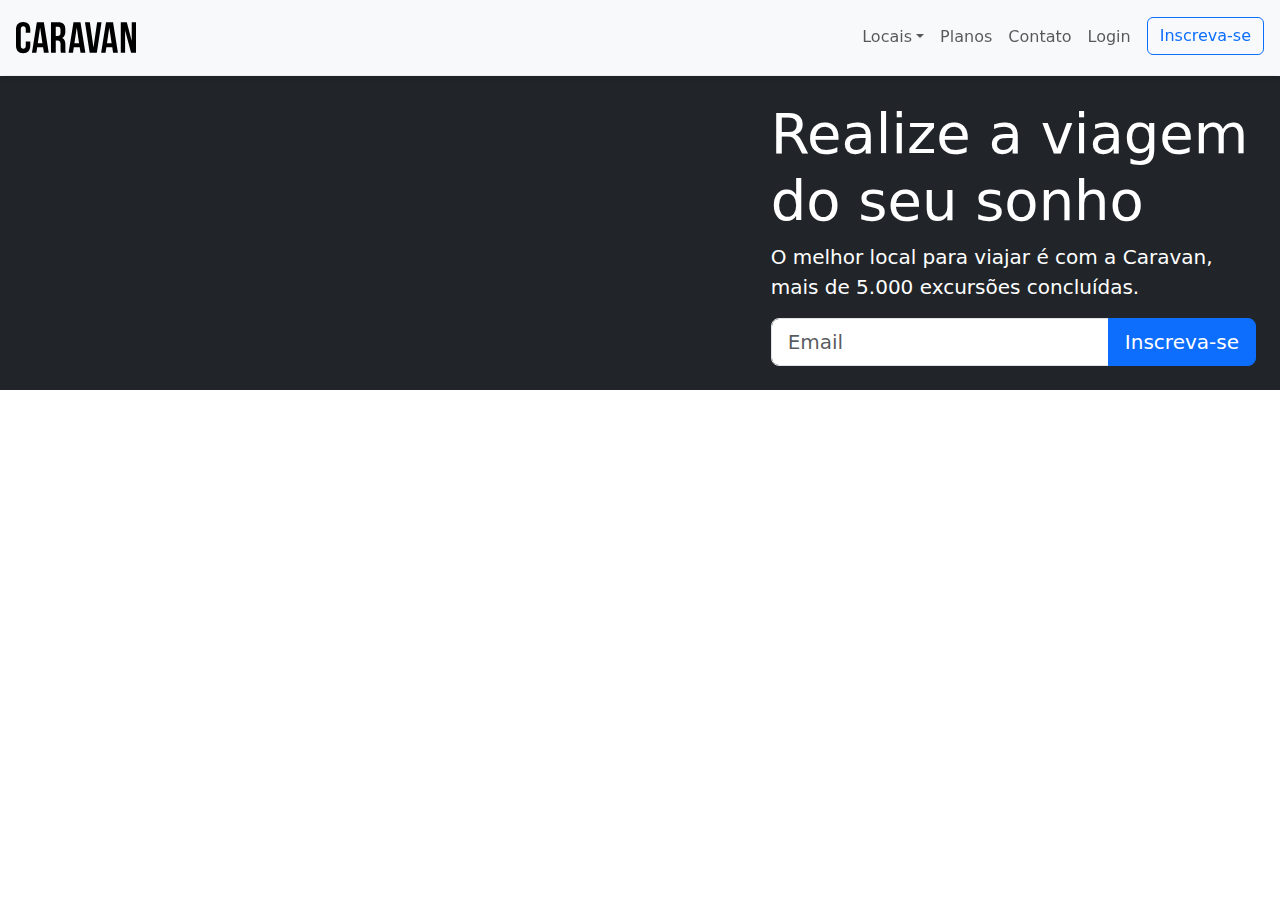
==== index.html @ 9d1fe19c "feat: section inscreva-se" ====
<!doctype html>
<html lang="pt-BR">
  <head>
    <meta charset="utf-8">
    <meta name="viewport" content="width=device-width, initial-scale=1">
    <title>Caravan</title>
    <link href="https://cdn.jsdelivr.net/npm/bootstrap@5.3.3/dist/css/bootstrap.min.css" rel="stylesheet" integrity="sha384-QWTKZyjpPEjISv5WaRU9OFeRpok6YctnYmDr5pNlyT2bRjXh0JMhjY6hW+ALEwIH" crossorigin="anonymous">
    <link rel="stylesheet" href="./css/style.css">
  </head>
  <body>
    <nav class="navbar navbar-light navbar-expand-md bg-light fixed-top box-shadow p-3">
        <a href="" class="navbar-brand">
            <img src="img/caravan.svg" alt="Caravan">
        </a>
        <button class="navbar-toggler" type="button" data-bs-toggle="collapse" data-bs-target="#navbarSupportedContent" aria-controls="navbarSupportedContent" aria-expanded="false" aria-label="Toggle navigation">
            <span class="navbar-toggler-icon"></span>
        </button>

        <div class="collapse navbar-collapse" id="navbarSupportedContent">
            <ul class="navbar-nav ms-auto">
                <li class="nav-item dropdown">
                    <a href="#" class="nav-link dropdown-toggle" role="button" data-bs-toggle="dropdown" aria-expanded="false">Locais</a>
                    <ul class="dropdown-menu">
                        <li><a class="dropdown-item" href="local.html">California</a></li>
                        <li><a class="dropdown-item" href="local.html">Paris</a></li>
                        <li><a class="dropdown-item" href="local.html">Dublin</a></li>
                        </ul>
                </li>
                <li class="nav-item">
                    <a href="planos.html" class="nav-link">Planos</a>
                </li>
                <li class="nav-item">
                    <a href="contato.html" class="nav-link">Contato</a>
                </li>
                <li class="nav-item">
                    <a href="#" class="nav-link">Login</a>
                </li>
                <li class="nav-item">
                    <a href="inscrição" class="btn btn-outline-primary ms-md-2">Inscreva-se</a>
                </li>
            </ul>
        </div>
    </nav>

    <section class="container-fluid text-white">
        <div class="row bg-dark">
            <div class="col-7">

            </div>
            <div class="col-lg-5 p-4">
                <h1 class="display-4">Realize a viagem do seu sonho</h1>
                <p class="lead">O melhor local para viajar é com a Caravan, mais de 5.000 excursões concluídas.</p>
                <form action="">
                    <div class="input-group input-group-lg">
                        <input type="text" class="form-control" placeholder="Email" aria-label="Email" aria-describedby="button-addon2">
                        <button class="btn btn-primary" type="button" id="button-addon2">Inscreva-se</button>
                      </div>
                </form>
            </div>
        </div>
    </section>

    <script src="https://cdn.jsdelivr.net/npm/bootstrap@5.3.3/dist/js/bootstrap.bundle.min.js" integrity="sha384-YvpcrYf0tY3lHB60NNkmXc5s9fDVZLESaAA55NDzOxhy9GkcIdslK1eN7N6jIeHz" crossorigin="anonymous"></script>
  </body>
</html>
---- css/style.css ----
body {
    padding-top: 76px;
}
.box-shadow {
    box-shadow: 0 2px 4px 0 rgba(0,0,0,.05),
                0 2px 8px 0 rgba(0,0,0,.05);
}
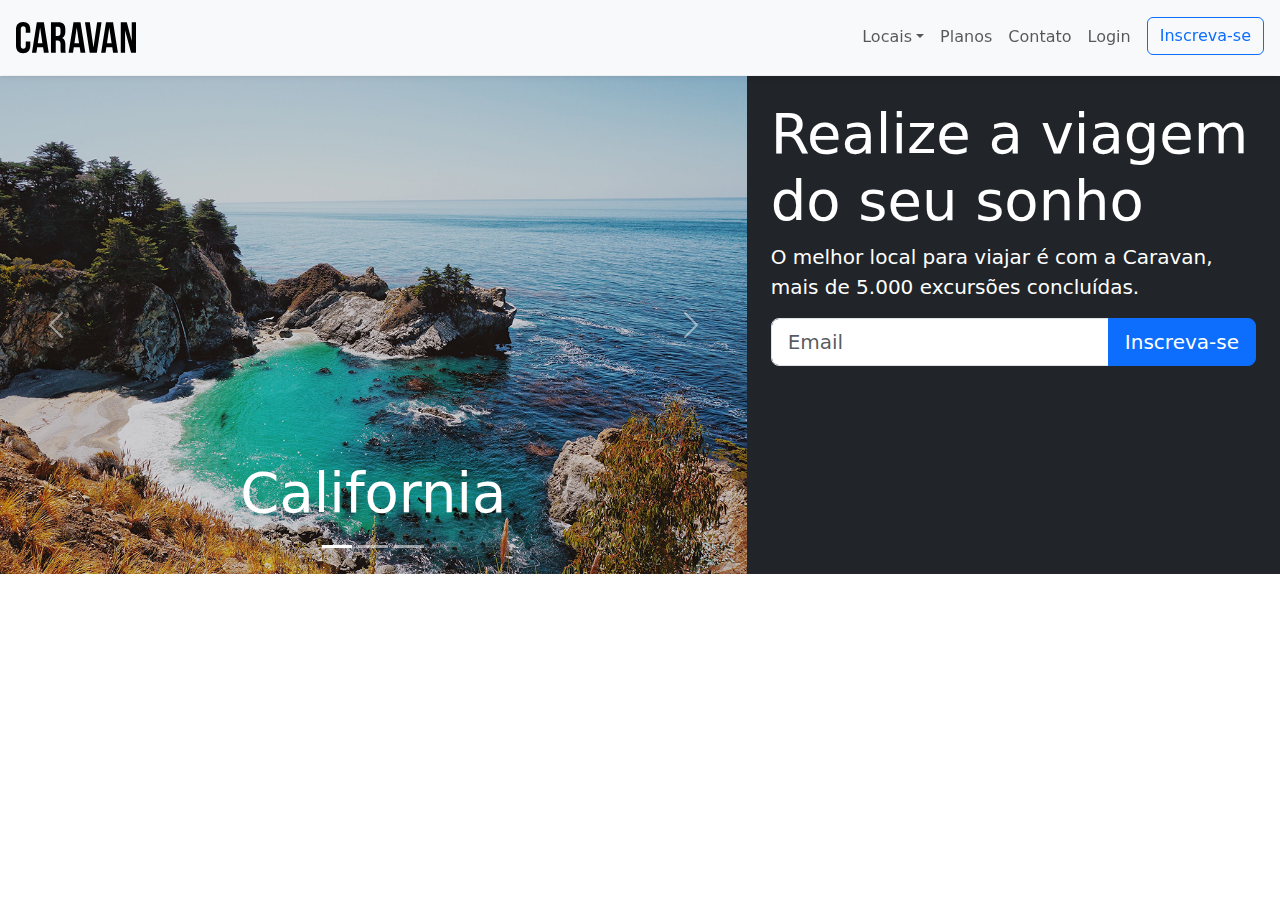
==== commit fccbf05f: "feat: carousel" ====
--- a/index.html
+++ b/index.html
@@ -44,8 +44,42 @@
 
     <section class="container-fluid text-white">
         <div class="row bg-dark">
-            <div class="col-7">
-
+            <div class="col-lg-7 p-0">
+                <div id="carouselCidades" class="carousel slide">
+                    <div class="carousel-indicators">
+                      <button type="button" data-bs-target="#carouselCidades" data-bs-slide-to="0" class="active" aria-current="true" aria-label="Slide 1"></button>
+                      <button type="button" data-bs-target="#carouselCidades" data-bs-slide-to="1" aria-label="Slide 2"></button>
+                      <button type="button" data-bs-target="#carouselCidades" data-bs-slide-to="2" aria-label="Slide 3"></button>
+                    </div>
+                    <div class="carousel-inner">
+                      <div class="carousel-item active">
+                        <img src="img/california.jpg" class="d-block w-100" alt="California">
+                        <div class="carousel-caption">
+                          <h5 class="display-4">California</h5>
+                        </div>
+                      </div>
+                      <div class="carousel-item">
+                        <img src="img/paris.jpg" class="d-block w-100" alt="Paris">
+                        <div class="carousel-caption">
+                          <h5 class="display-4">Paris</h5>
+                        </div>
+                      </div>
+                      <div class="carousel-item">
+                        <img src="img/dublin.jpg" class="d-block w-100" alt="Dublin">
+                        <div class="carousel-caption">
+                          <h5 class="display-4">Dublin</h5>
+                        </div>
+                      </div>
+                    </div>
+                    <button class="carousel-control-prev" type="button" data-bs-target="#carouselCidades" data-bs-slide="prev">
+                      <span class="carousel-control-prev-icon" aria-hidden="true"></span>
+                      <span class="visually-hidden">Previous</span>
+                    </button>
+                    <button class="carousel-control-next" type="button" data-bs-target="#carouselCidades" data-bs-slide="next">
+                      <span class="carousel-control-next-icon" aria-hidden="true"></span>
+                      <span class="visually-hidden">Next</span>
+                    </button>
+                  </div>
             </div>
             <div class="col-lg-5 p-4">
                 <h1 class="display-4">Realize a viagem do seu sonho</h1>
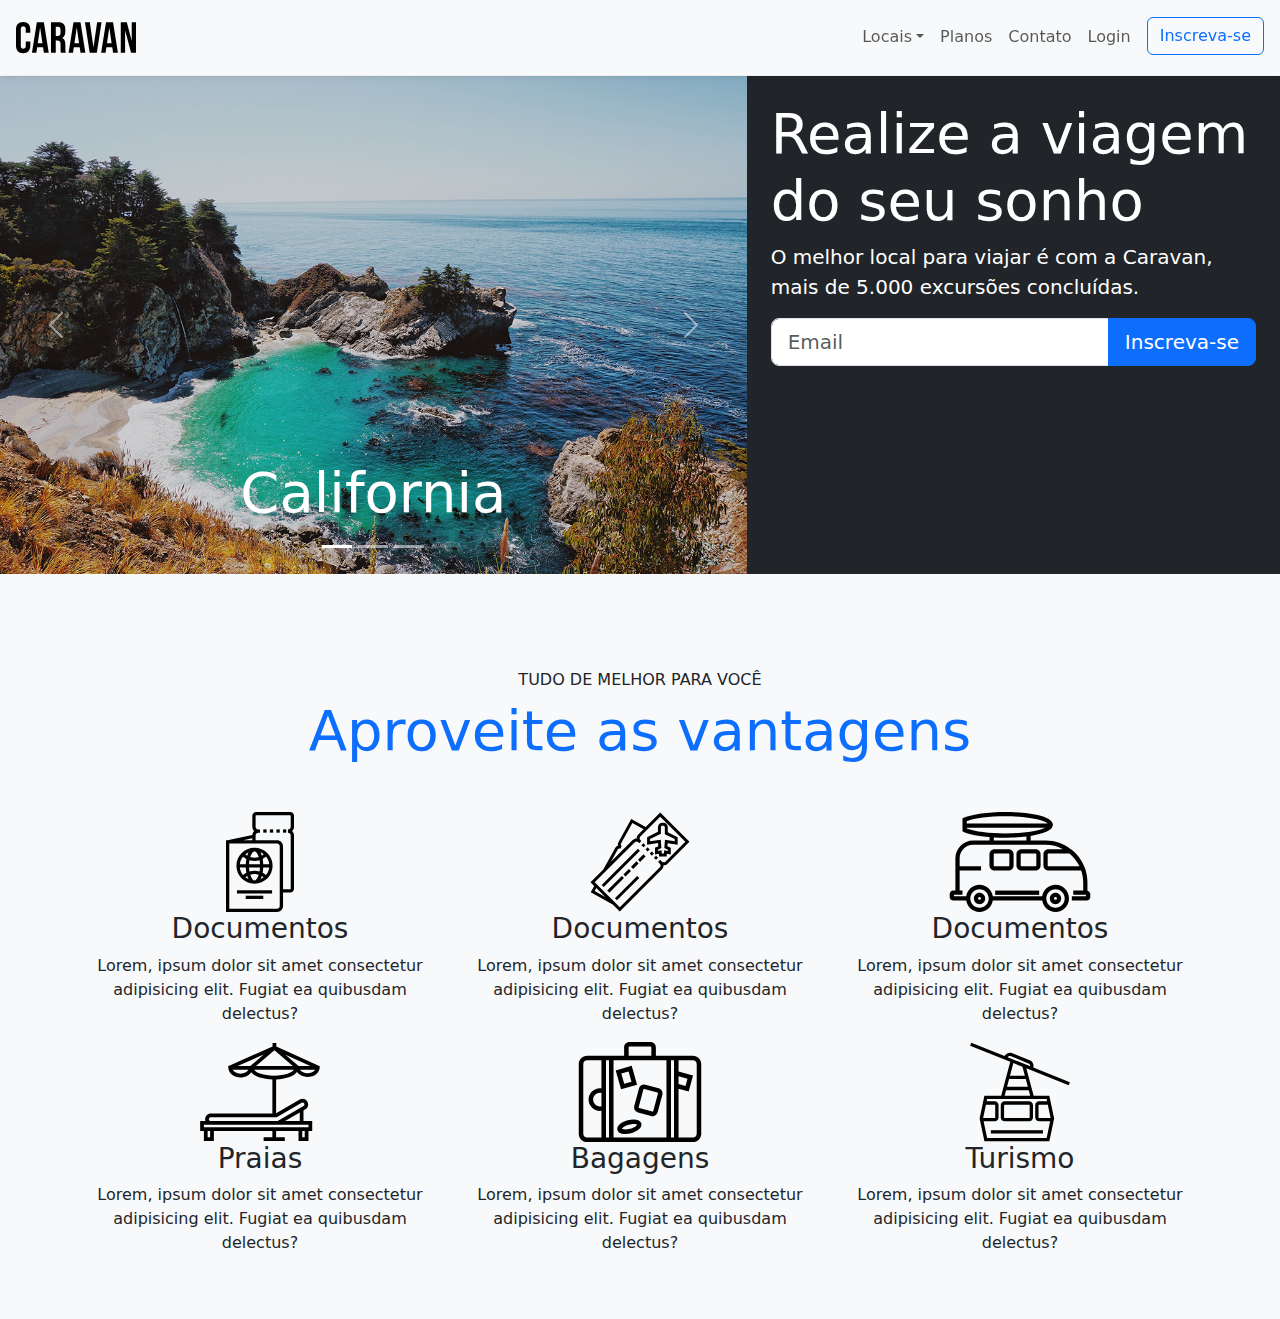
==== commit 3a1dd740: "feat: section vantagens" ====
--- a/index.html
+++ b/index.html
@@ -94,6 +94,60 @@
         </div>
     </section>
 
+    <section class="py-5 bg-light text-center">
+        <div class="container">
+            <div class="my-5">
+                <span class="h6 d-block">TUDO DE MELHOR PARA VOCÊ</span>
+                <h2 class="display-4 text-primary">Aproveite as vantagens</h2>
+            </div>
+
+            <div class="row">
+                <div class="col-xl-4 col-md-6">
+                    <div style="height: 100px;" class="d-flex justify-content-center">
+                        <img src="img/icones/passaporte.svg" alt="Passaporte">
+                    </div>
+                    <h3>Documentos</h3>
+                    <p>Lorem, ipsum dolor sit amet consectetur adipisicing elit. Fugiat ea quibusdam delectus?</p>
+                </div>
+                <div class="col-xl-4 col-md-6">
+                    <div style="height: 100px;" class="d-flex justify-content-center">
+                        <img src="img/icones/passagens.svg" alt="Passagens">
+                    </div>
+                    <h3>Documentos</h3>
+                    <p>Lorem, ipsum dolor sit amet consectetur adipisicing elit. Fugiat ea quibusdam delectus?</p>
+                </div>
+                <div class="col-xl-4 col-md-6">
+                    <div style="height: 100px;" class="d-flex justify-content-center">
+                        <img src="img/icones/translado.svg" alt="Translado">
+                    </div>
+                    <h3>Documentos</h3>
+                    <p>Lorem, ipsum dolor sit amet consectetur adipisicing elit. Fugiat ea quibusdam delectus?</p>
+                </div>
+                <div class="col-xl-4 col-md-6">
+                    <div style="height: 100px;" class="d-flex justify-content-center">
+                        <img src="img/icones/praias.svg" alt="Praias">
+                    </div>
+                    <h3>Praias</h3>
+                    <p>Lorem, ipsum dolor sit amet consectetur adipisicing elit. Fugiat ea quibusdam delectus?</p>
+                </div>
+                <div class="col-xl-4 col-md-6">
+                    <div style="height: 100px;" class="d-flex justify-content-center">
+                        <img src="img/icones/bagagens.svg" alt="Bagagens">
+                    </div>
+                    <h3>Bagagens</h3>
+                    <p>Lorem, ipsum dolor sit amet consectetur adipisicing elit. Fugiat ea quibusdam delectus?</p>
+                </div>
+                <div class="col-xl-4 col-md-6">
+                    <div style="height: 100px;" class="d-flex justify-content-center">
+                        <img src="img/icones/turismo.svg" alt="Turismo">
+                    </div>
+                    <h3>Turismo</h3>
+                    <p>Lorem, ipsum dolor sit amet consectetur adipisicing elit. Fugiat ea quibusdam delectus?</p>
+                </div>
+            </div>
+        </div>
+    </section>
+
     <script src="https://cdn.jsdelivr.net/npm/bootstrap@5.3.3/dist/js/bootstrap.bundle.min.js" integrity="sha384-YvpcrYf0tY3lHB60NNkmXc5s9fDVZLESaAA55NDzOxhy9GkcIdslK1eN7N6jIeHz" crossorigin="anonymous"></script>
   </body>
 </html>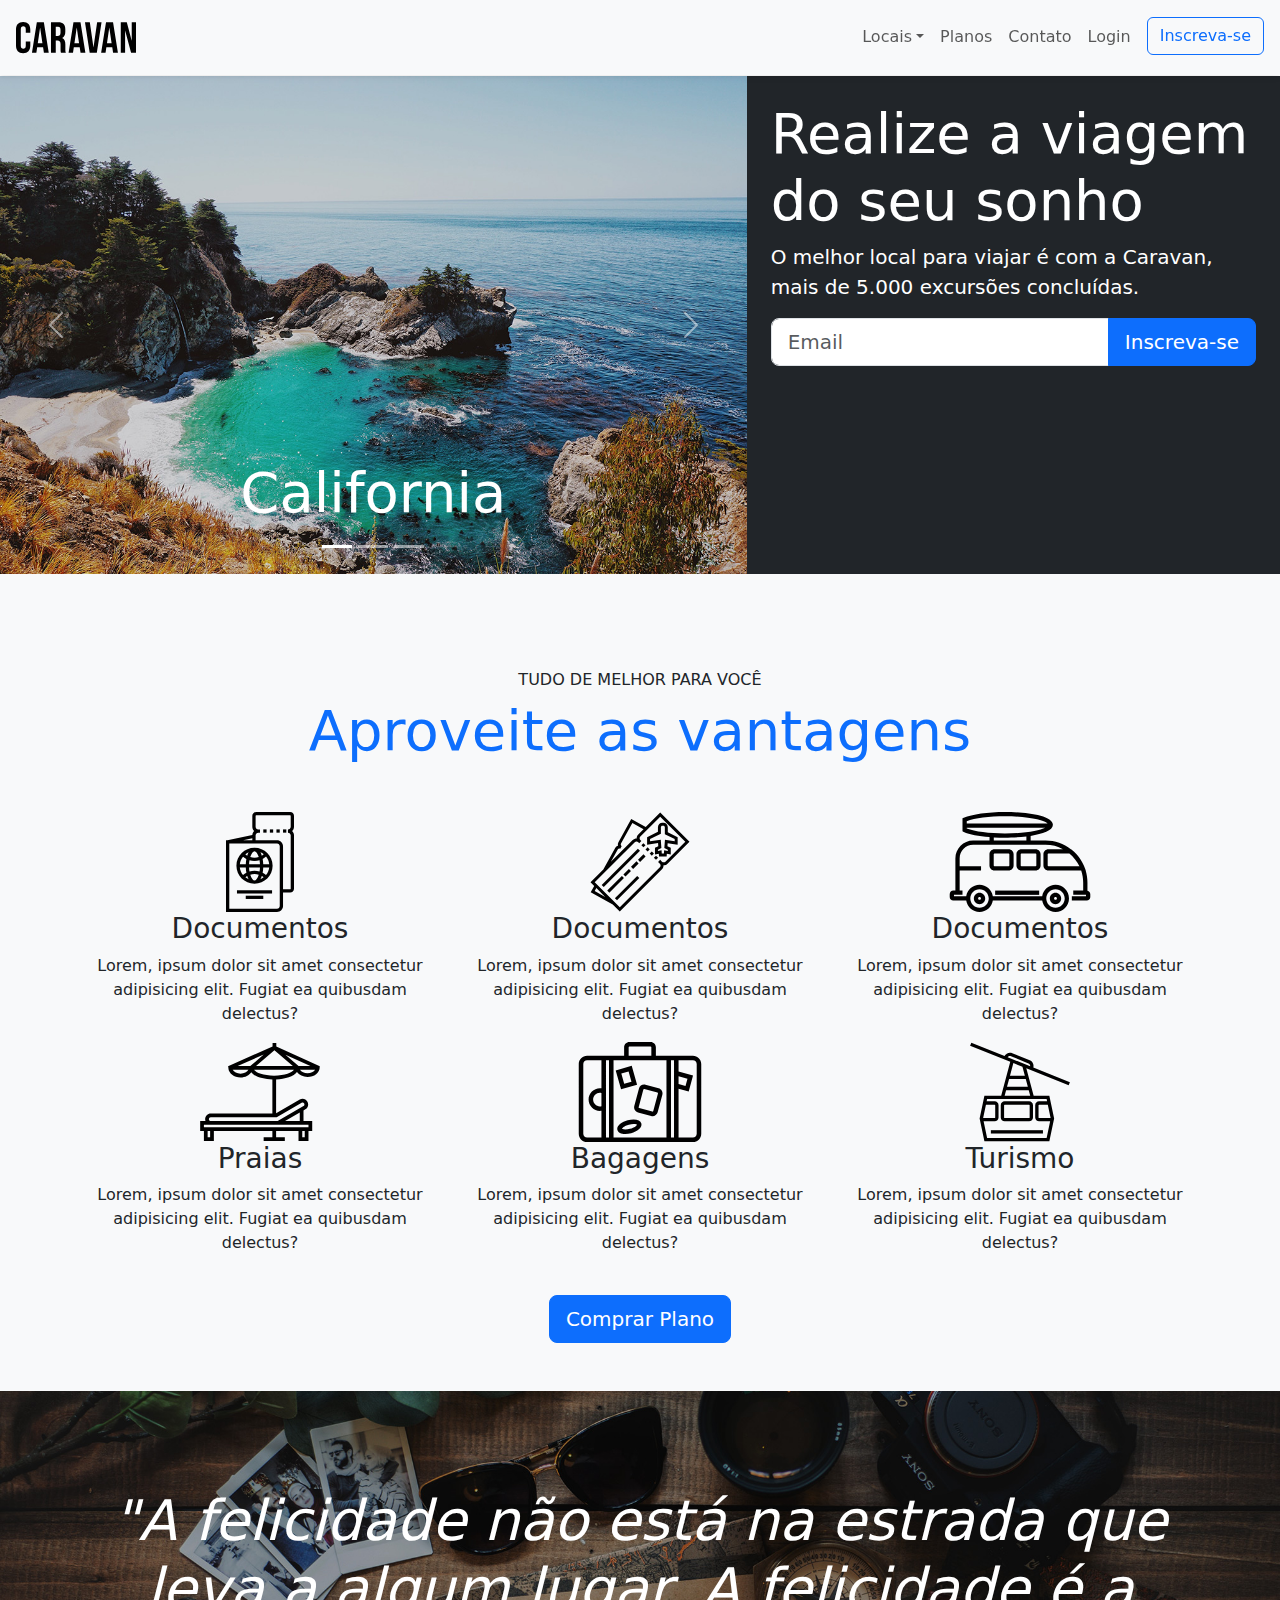
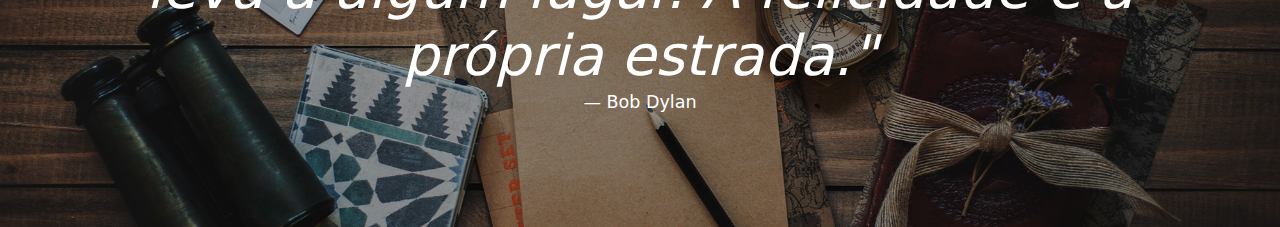
==== commit 64b27f06: "feat: quote e responsividade" ====
--- a/index.html
+++ b/index.html
@@ -145,7 +145,16 @@
                     <p>Lorem, ipsum dolor sit amet consectetur adipisicing elit. Fugiat ea quibusdam delectus?</p>
                 </div>
             </div>
+
+            <a href="planos.html" class="btn btn-primary btn-lg mt-4">Comprar Plano</a>
         </div>
+    </section>
+
+    <section id="home-quote" class="p-md-5">
+        <blockquote class="blockquote text-center text-white p-md-5 p-3">
+            <p class="display-4"><em>"A felicidade não está na estrada que leva a algum lugar. A felicidade é a própria estrada."</em></p>
+            <footer class="blockquote-footer text-white">Bob Dylan</footer>
+        </blockquote>
     </section>
 
     <script src="https://cdn.jsdelivr.net/npm/bootstrap@5.3.3/dist/js/bootstrap.bundle.min.js" integrity="sha384-YvpcrYf0tY3lHB60NNkmXc5s9fDVZLESaAA55NDzOxhy9GkcIdslK1eN7N6jIeHz" crossorigin="anonymous"></script>
--- a/css/style.css
+++ b/css/style.css
@@ -4,4 +4,22 @@
 .box-shadow {
     box-shadow: 0 2px 4px 0 rgba(0,0,0,.05),
                 0 2px 8px 0 rgba(0,0,0,.05);
+}
+
+#home-quote{
+    background: url(../img/bg-quote.jpg) center center;
+    background-size: cover;
+}
+
+@media (max-width: 767px) {
+    #home-quote .display-4{
+        font-size: 2.5rem;
+    }
+
+    body {
+        padding: 0px;
+    }
+    .fixed-top {
+        position: relative;
+    }
 }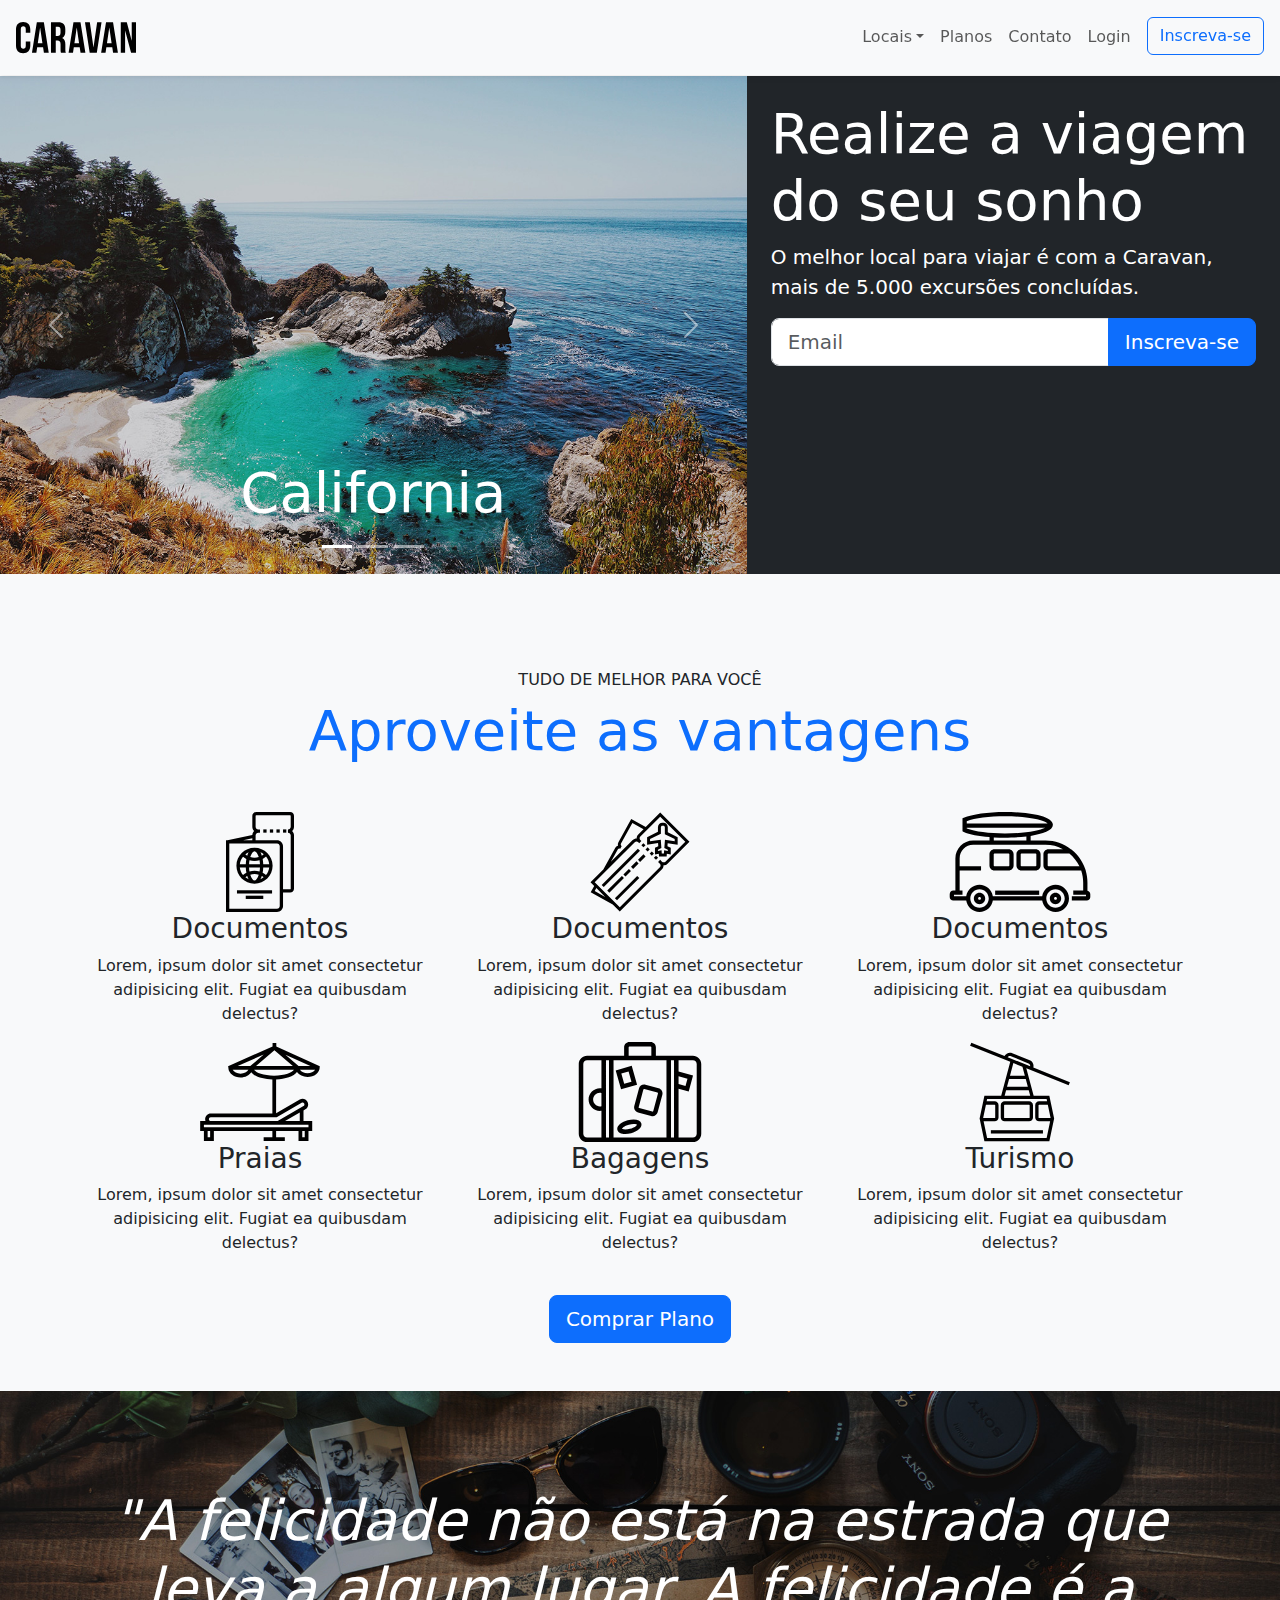
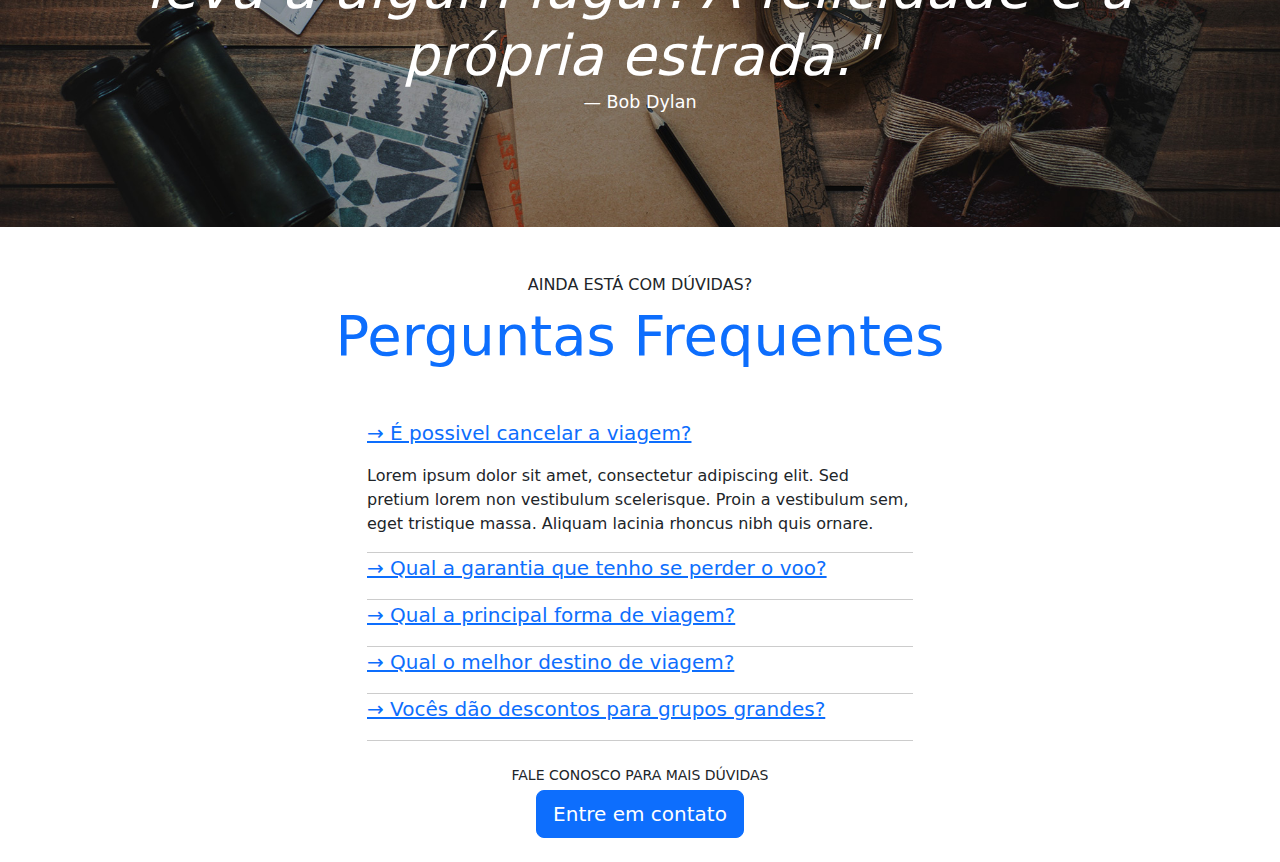
==== commit 7c3dc38a: "feat: section FAQ" ====
--- a/index.html
+++ b/index.html
@@ -157,6 +157,71 @@
         </blockquote>
     </section>
 
+    <section class="container">
+        <div class="my-5 text-center">
+            <span class="h6 d-block">AINDA ESTÁ COM DÚVIDAS?</span>
+            <h2 class="display-4 text-primary">Perguntas Frequentes</h2>
+        </div>
+        <div class="row justify-content-center">
+            <div class="col-6" id="perguntasFrequentes" data-children="pergunta">
+                <div class="pergunta">
+                    <p class="d-inline-flex gap-1">
+                        <a class="lead" data-bs-toggle="collapse" href="#pergunta1" role="button" aria-expanded="false" aria-controls="pergunta1">
+                            → É possivel cancelar a viagem?
+                        </a>
+                    </p>
+                    <div class="collapse show" id="pergunta1" data-bs-parent="#perguntasFrequentes">
+                        <p>Lorem ipsum dolor sit amet, consectetur adipiscing elit. Sed pretium lorem non vestibulum scelerisque. Proin a vestibulum sem, eget tristique massa. Aliquam lacinia rhoncus nibh quis ornare.</p>
+                    </div>
+                </div>
+                <div class="pergunta">
+                    <p class="d-inline-flex gap-1">
+                        <a class="lead" data-bs-toggle="collapse" href="#pergunta2" role="button" aria-expanded="false" aria-controls="pergunta2">
+                            → Qual a garantia que tenho se perder o voo?
+                        </a>
+                    </p>
+                    <div class="collapse" id="pergunta2" data-bs-parent="#perguntasFrequentes">
+                        <p>Lorem ipsum dolor sit amet, consectetur adipiscing elit. Sed pretium lorem non vestibulum scelerisque. Proin a vestibulum sem, eget tristique massa. Aliquam lacinia rhoncus nibh quis ornare.</p>
+                    </div>
+                </div>
+                <div class="pergunta">
+                    <p class="d-inline-flex gap-1">
+                        <a class="lead" data-bs-toggle="collapse" href="#pergunta3" role="button" aria-expanded="false" aria-controls="pergunta3">
+                            → Qual a principal forma de viagem?
+                        </a>
+                    </p>
+                    <div class="collapse" id="pergunta3" data-bs-parent="#perguntasFrequentes">
+                        <p>Lorem ipsum dolor sit amet, consectetur adipiscing elit. Sed pretium lorem non vestibulum scelerisque. Proin a vestibulum sem, eget tristique massa. Aliquam lacinia rhoncus nibh quis ornare.</p>
+                    </div>
+                </div>
+                <div class="pergunta">
+                    <p class="d-inline-flex gap-1">
+                        <a class="lead" data-bs-toggle="collapse" href="#pergunta4" role="button" aria-expanded="false" aria-controls="pergunta4">
+                            → Qual o melhor destino de viagem?
+                        </a>
+                    </p>
+                    <div class="collapse" id="pergunta4" data-bs-parent="#perguntasFrequentes">
+                        <p>Lorem ipsum dolor sit amet, consectetur adipiscing elit. Sed pretium lorem non vestibulum scelerisque. Proin a vestibulum sem, eget tristique massa. Aliquam lacinia rhoncus nibh quis ornare.</p>
+                    </div>
+                </div>
+                <div class="pergunta">
+                    <p class="d-inline-flex gap-1">
+                        <a class="lead" data-bs-toggle="collapse" href="#pergunta5" role="button" aria-expanded="false" aria-controls="pergunta5">
+                            → Vocês dão descontos para grupos grandes?
+                        </a>
+                    </p>
+                    <div class="collapse" id="pergunta5" data-bs-parent="#perguntasFrequentes">
+                        <p>Lorem ipsum dolor sit amet, consectetur adipiscing elit. Sed pretium lorem non vestibulum scelerisque. Proin a vestibulum sem, eget tristique massa. Aliquam lacinia rhoncus nibh quis ornare.</p>
+                    </div>
+                </div>
+            </div>
+        </div>
+        <div class="text-center my-4">
+            <p class="small m-1">FALE CONOSCO PARA MAIS DÚVIDAS</p>
+            <a href="contato.html" class="btn btn-primary btn-lg">Entre em contato</a>
+        </div>
+    </section>
+
     <script src="https://cdn.jsdelivr.net/npm/bootstrap@5.3.3/dist/js/bootstrap.bundle.min.js" integrity="sha384-YvpcrYf0tY3lHB60NNkmXc5s9fDVZLESaAA55NDzOxhy9GkcIdslK1eN7N6jIeHz" crossorigin="anonymous"></script>
   </body>
 </html>--- a/css/style.css
+++ b/css/style.css
@@ -9,6 +9,10 @@
 #home-quote{
     background: url(../img/bg-quote.jpg) center center;
     background-size: cover;
+}
+
+.pergunta {
+    border-bottom: 1px solid rgba(0,0,0,.2);
 }
 
 @media (max-width: 767px) {
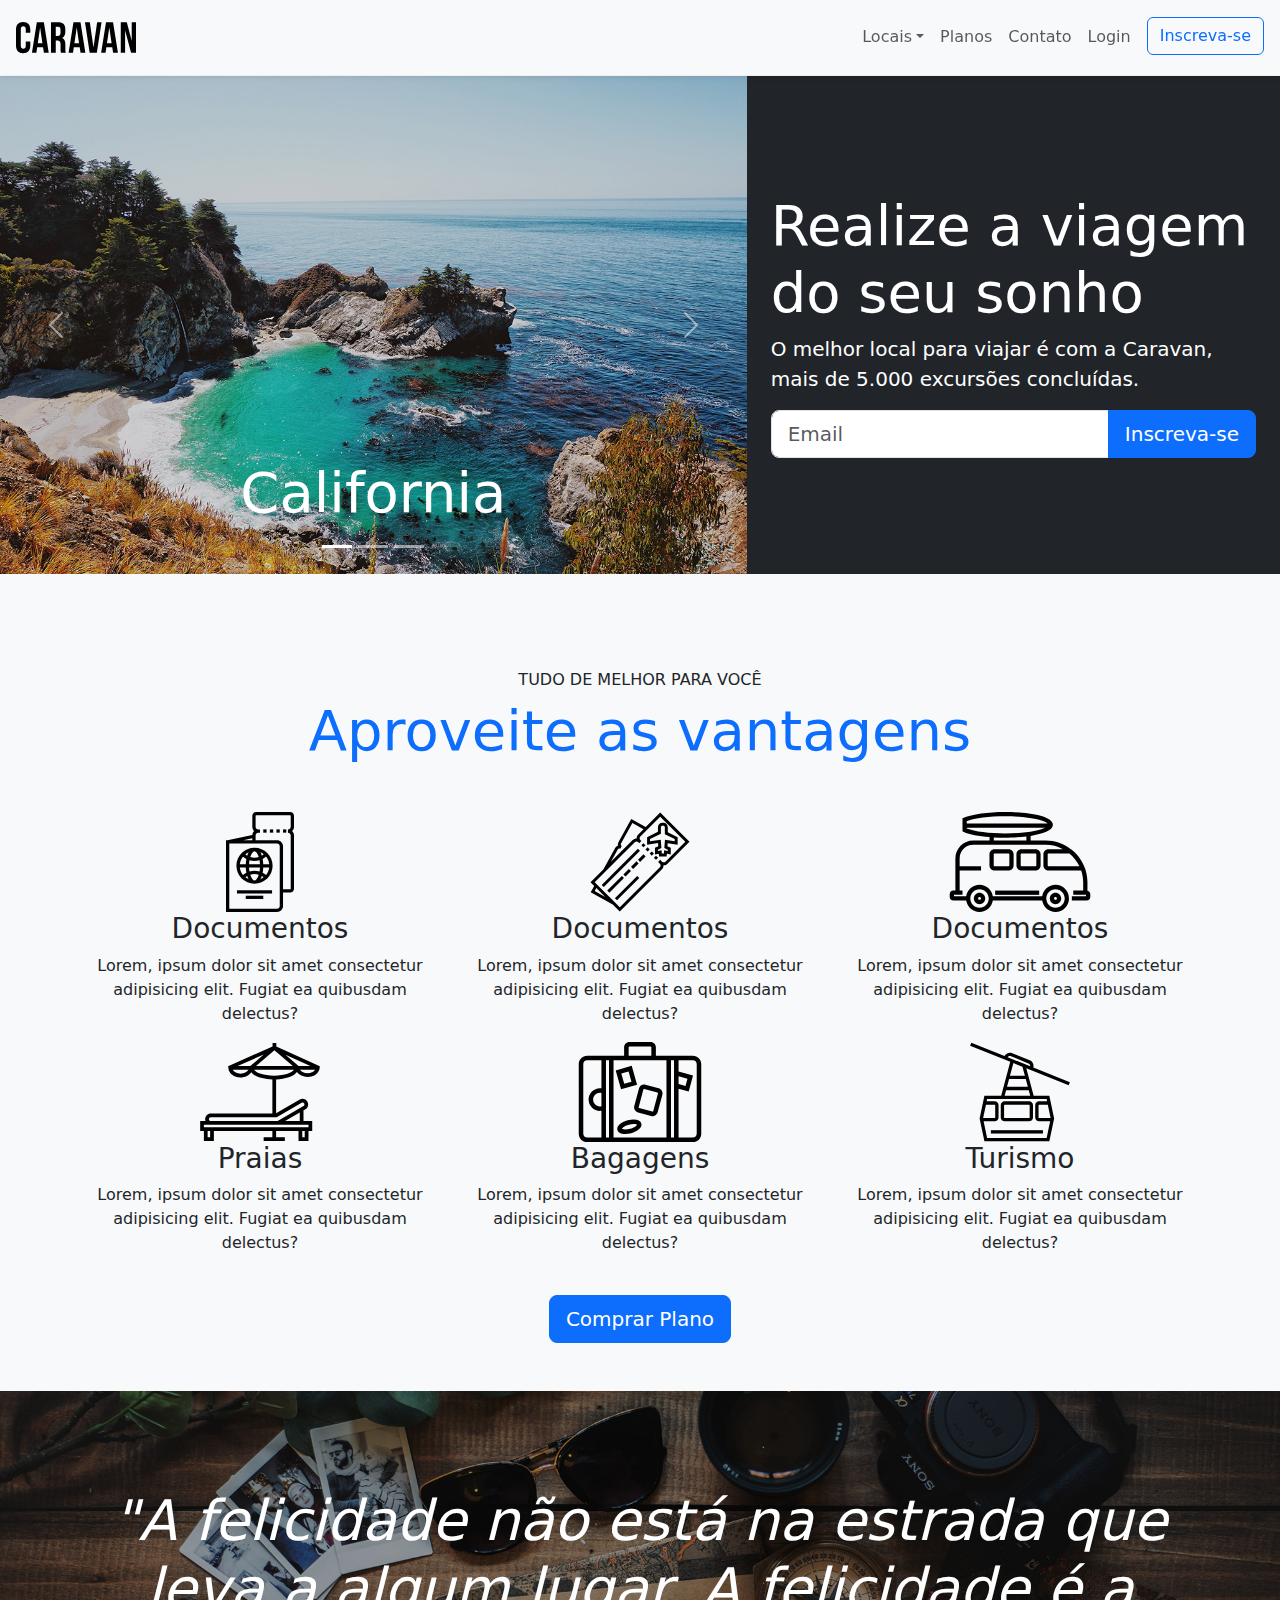
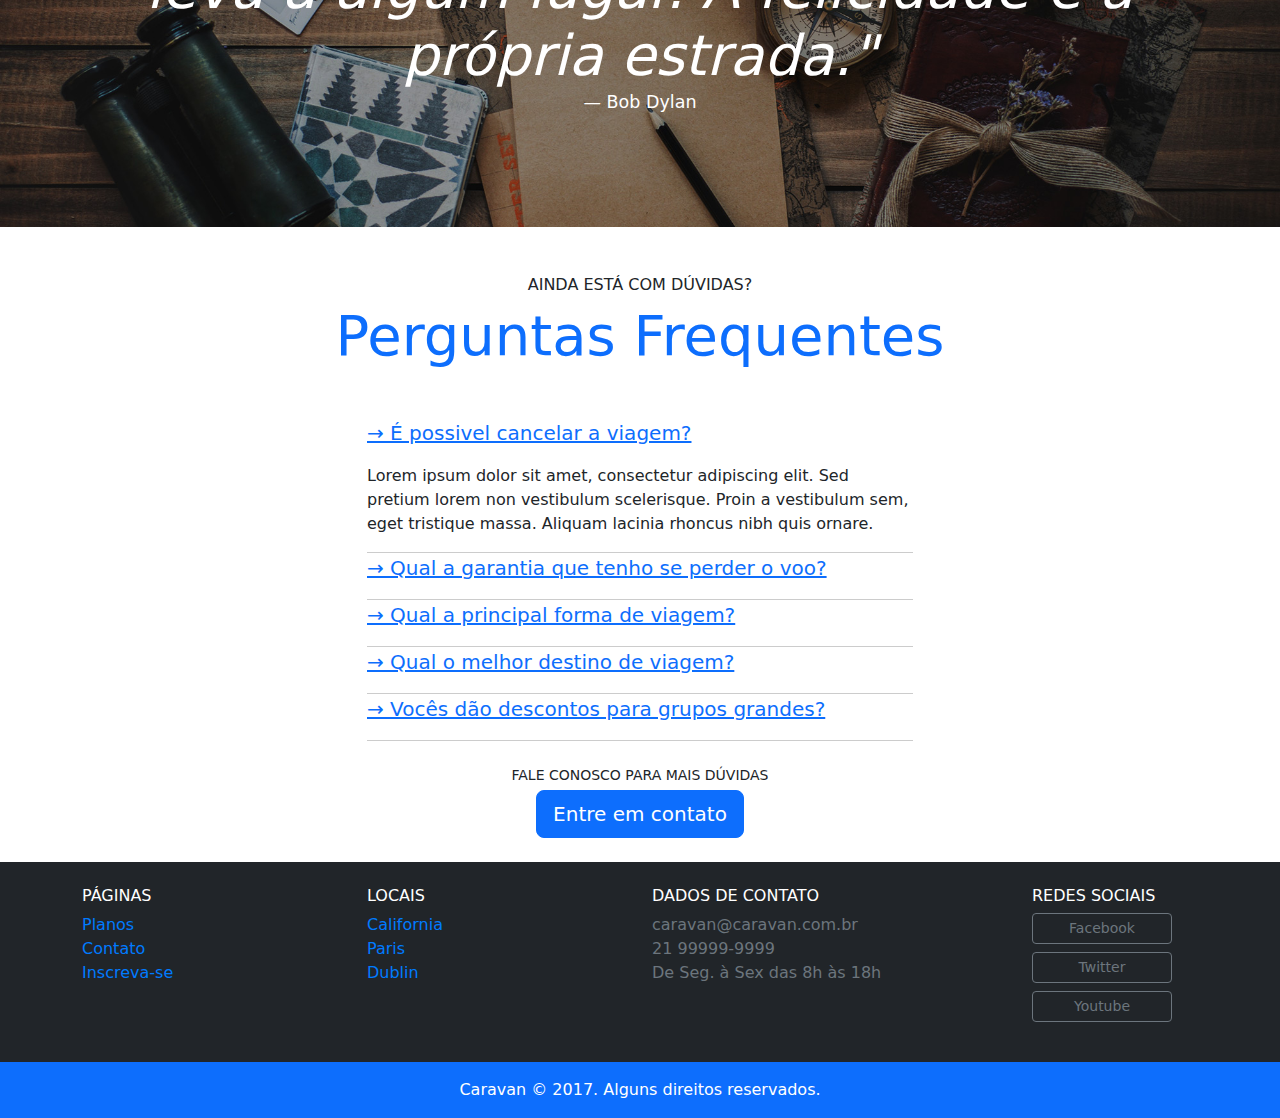
==== commit 35249423: "feat: footer e modal login adicionados" ====
--- a/index.html
+++ b/index.html
@@ -8,6 +8,32 @@
     <link rel="stylesheet" href="./css/style.css">
   </head>
   <body>
+
+    <!-- Modal -->
+    <div class="modal fade" id="modalLogin" tabindex="-1" aria-labelledby="modalLoginTitulo" aria-hidden="true">
+        <div class="modal-dialog">
+          <div class="modal-content">
+            <div class="modal-header">
+              <h1 class="modal-title fs-5" id="modalLoginTitulo">Entre na Sua Conta</h1>
+              <button type="button" class="btn-close" data-bs-dismiss="modal" aria-label="Close"></button>
+            </div>
+            <div class="modal-body">
+                <form>
+                    <div class="mb-3">
+                      <label for="LoginEmail" class="form-label">Email address</label>
+                      <input type="email" class="form-control" id="LoginEmail">
+                    </div>
+                    <div class="mb-3">
+                      <label for="loginSenha" class="form-label">Password</label>
+                      <input type="password" class="form-control" id="loginSenha">
+                    </div>
+                    <button type="submit" class="btn btn-primary">Entrar na Conta</button>
+                    <small class="form-text text-muted">Esqueceu a senha? <a href="#">Clique aqui.</a></small>
+                  </form>
+            </div>
+          </div>
+        </div>
+      </div>
     <nav class="navbar navbar-light navbar-expand-md bg-light fixed-top box-shadow p-3">
         <a href="" class="navbar-brand">
             <img src="img/caravan.svg" alt="Caravan">
@@ -33,7 +59,7 @@
                     <a href="contato.html" class="nav-link">Contato</a>
                 </li>
                 <li class="nav-item">
-                    <a href="#" class="nav-link">Login</a>
+                    <a href="#" class="nav-link" data-bs-toggle="modal" data-bs-target="#modalLogin">Login</a>
                 </li>
                 <li class="nav-item">
                     <a href="inscrição" class="btn btn-outline-primary ms-md-2">Inscreva-se</a>
@@ -81,7 +107,7 @@
                     </button>
                   </div>
             </div>
-            <div class="col-lg-5 p-4">
+            <div class="col-lg-5 p-4 align-self-center">
                 <h1 class="display-4">Realize a viagem do seu sonho</h1>
                 <p class="lead">O melhor local para viajar é com a Caravan, mais de 5.000 excursões concluídas.</p>
                 <form action="">
@@ -163,7 +189,7 @@
             <h2 class="display-4 text-primary">Perguntas Frequentes</h2>
         </div>
         <div class="row justify-content-center">
-            <div class="col-6" id="perguntasFrequentes" data-children="pergunta">
+            <div class="col-md-6" id="perguntasFrequentes" data-children="pergunta">
                 <div class="pergunta">
                     <p class="d-inline-flex gap-1">
                         <a class="lead" data-bs-toggle="collapse" href="#pergunta1" role="button" aria-expanded="false" aria-controls="pergunta1">
@@ -222,6 +248,48 @@
         </div>
     </section>
 
+    <footer class="bg-dark text-white">
+        <div class="container py-4">
+            <div class="row">
+                <div class="col-md-3 col-6">
+                    <h4 class="h6">PÁGINAS</h4>
+                    <ul class="list-unstyled">
+                        <li><a href="planos.html">Planos</a></li>
+                        <li><a href="contato.html">Contato</a></li>
+                        <li><a href="inscricao.html">Inscreva-se</a></li>
+                    </ul>
+                </div>
+                <div class="col-md-3 col-6">
+                    <h4 class="h6">LOCAIS</h4>
+                    <ul class="list-unstyled">
+                        <li><a href="local.html">California</a></li>
+                        <li><a href="local.html">Paris</a></li>
+                        <li><a href="local.html">Dublin</a></li>
+                    </ul>
+                </div>
+                <div class="col-md-4 col-6">
+                    <h4 class="h6">DADOS DE CONTATO</h4>
+                    <ul class="list-unstyled text-secondary">
+                        <li>caravan@caravan.com.br</li>
+                        <li>21 99999-9999</li>
+                        <li>De Seg. à Sex das 8h às 18h</li>
+                    </ul>
+                </div>
+                <div class="col-md-2 col-6">
+                    <h4 class="h6">REDES SOCIAIS</h4>
+                    <ul class="list-unstyled">
+                        <li><a class="btn btn-outline-secondary btn-sm d-block mb-2" href="" style="max-width: 140px;">Facebook</a></li>
+                        <li><a class="btn btn-outline-secondary btn-sm d-block mb-2" href="" style="max-width: 140px;">Twitter</a></li>
+                        <li><a class="btn btn-outline-secondary btn-sm d-block mb-2" href="" style="max-width: 140px;">Youtube</a></li>
+                    </ul>
+                </div>
+            </div>
+        </div>
+        <div class="bg-primary text-center py-3">
+            <p class="mb-0">Caravan © 2017. Alguns direitos reservados.</p>
+        </div>
+    </footer>
+
     <script src="https://cdn.jsdelivr.net/npm/bootstrap@5.3.3/dist/js/bootstrap.bundle.min.js" integrity="sha384-YvpcrYf0tY3lHB60NNkmXc5s9fDVZLESaAA55NDzOxhy9GkcIdslK1eN7N6jIeHz" crossorigin="anonymous"></script>
   </body>
 </html>--- a/css/style.css
+++ b/css/style.css
@@ -15,6 +15,12 @@
     border-bottom: 1px solid rgba(0,0,0,.2);
 }
 
+footer a {
+    color: #007bff;
+    text-decoration: none;
+    background-color: transparent;
+}
+
 @media (max-width: 767px) {
     #home-quote .display-4{
         font-size: 2.5rem;
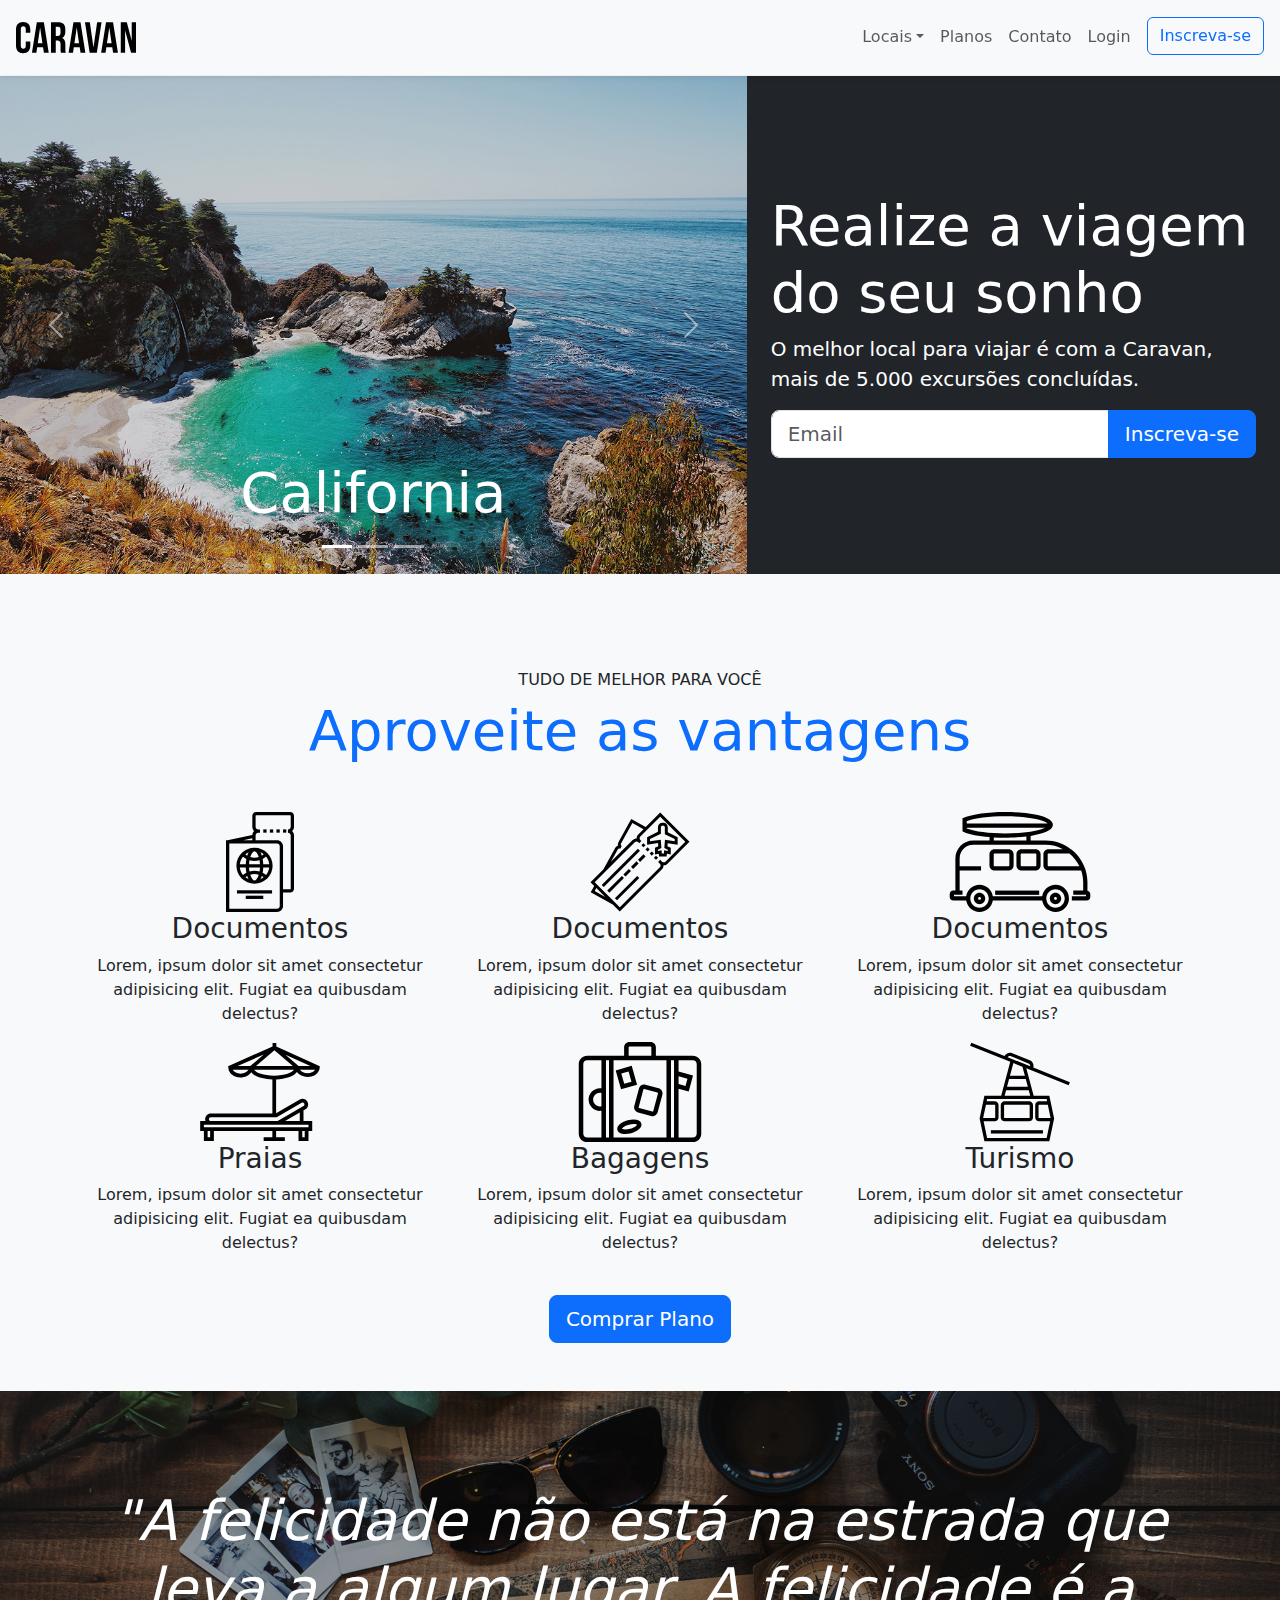
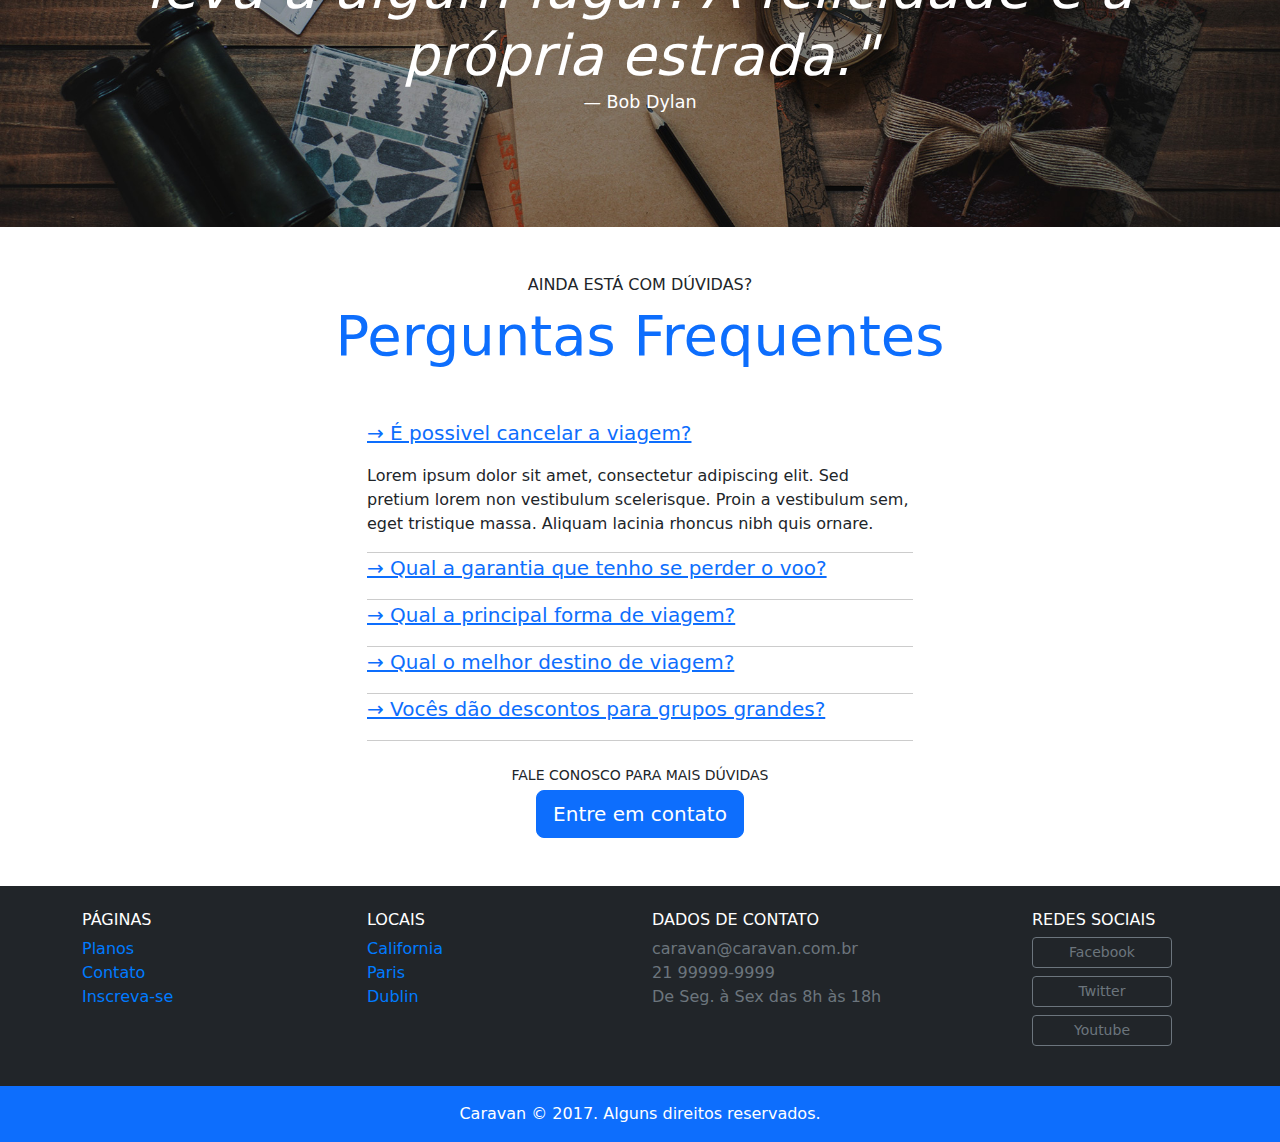
==== commit 07deda88: "feat: nova pagina de locais adicionada, galeria e tabela estilizados" ====
--- a/index.html
+++ b/index.html
@@ -248,7 +248,7 @@
         </div>
     </section>
 
-    <footer class="bg-dark text-white">
+    <footer class="bg-dark text-white mt-5">
         <div class="container py-4">
             <div class="row">
                 <div class="col-md-3 col-6">
